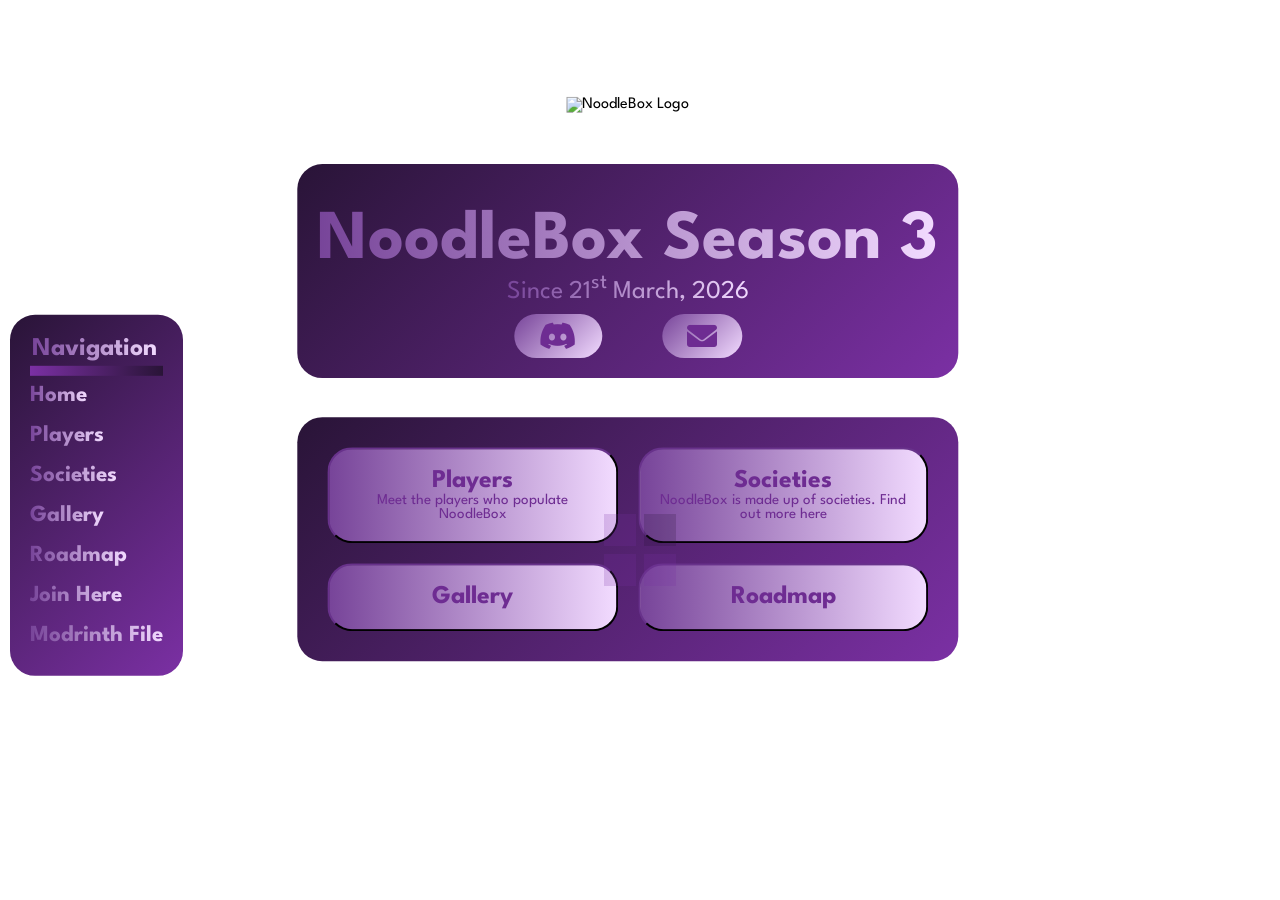
==== index.html @ 53059c58 "initial commit" ====
<!doctype html>
<html lang="en">
  <head>
    <meta charset="UTF-8" />
    <meta
      name="keywords"
      content="Minecraft, Server, Homepage, NoodleBox, Season 3, NBS3"
    />
    <meta name="author" content="ShortBoiAidz, Aiden Thorpe" />
    <meta name="viewport" content="width=device-width, initial-scale=1" />
    <meta
      name="copyright"
      content="Copyright 2026 Aiden Thorpe. All rights reserved."
    />

    <title>NBS3 | Homepage</title>

    <link rel="icon" type="image/x-icon" href="images/nbs3_logo.png" />

    <link rel="preconnect" href="https://fonts.googleapis.com" />
    <link rel="preconnect" href="https://fonts.gstatic.com" crossorigin />
    <link
      href="https://fonts.googleapis.com/css2?family=League+Spartan:wght@100..900&display=swap"
      rel="stylesheet"
    />

    <link
      rel="stylesheet"
      href="https://cdnjs.cloudflare.com/ajax/libs/font-awesome/6.0.0/css/all.min.css"
      integrity="sha512-9usAa10IRO0HhonpyAIVpjrylPvoDwiPUiKdWk5t3PyolY1cOd4DSE0Ga+ri4AuTroPR5aQvXU9xC6qOPnzFeg=="
      crossorigin="anonymous"
      referrerpolicy="no-referrer"
    />
    <link
      rel="stylesheet"
      href="https://cdnjs.cloudflare.com/ajax/libs/font-awesome/4.7.0/css/font-awesome.min.css"
    />

    <link rel="stylesheet" href="styles/base.css" />
    <link rel="stylesheet" href="styles/layout.css" />
    <link rel="stylesheet" href="styles/components.css" />
    <link rel="stylesheet" href="styles/animations.css" />
    <link rel="stylesheet" href="styles/responsive.css" />
    <link rel="stylesheet" href="styles/other.css" />

    <script src="https://cdnjs.cloudflare.com/ajax/libs/jquery/3.5.1/jquery.min.js"></script>
    <script src="scripts/loader.js"></script>
  </head>

  <body>
    <div class="content">
      <!-- Loading Screen -->
      <div class="loading-screen">
        <div class="loading">
          <span></span>
          <span></span>
          <span></span>
          <span></span>
        </div>
      </div>

      <aside>
        <div class="mainCardParent">
          <div class="navCard">
            <nav aria-label="Main Navigation">
              <h3 class="navHeader gradient-text">Navigation</h3>
              <br />
              <div class="navDivider gradient-text"></div>
              <br />
              <a href="index.html"
                ><h4 class="gradient-text active">Home</h4></a
              >
              <br />
              <a href="players.html"
                ><h4 class="gradient-text">Players</h4></a
              >
              <br />
              <a href="societies.html"
                ><h4 class="gradient-text">Societies</h4></a
              >
              <br />
              <a href="gallery.html"
                ><h4 class="gradient-text">Gallery</h4></a
              >
              <br />
              <a href="roadmap.html"
                ><h4 class="gradient-text">Roadmap</h4></a
              >
              <br />
              <a href="https://discord.gg/WKGu4864M5"
                ><h4 class="gradient-text">Join Here</h4></a
              >
              <br />
              <a href="NoodleBox 1.0.1.mrpack" download
                ><h4 class="gradient-text">Modrinth File</h4></a
              >
            </nav>
          </div>
        </div>
      </aside>

      <main>
        <img
          src="/noodlebox/images/nbs3_logo.png"
          alt="NoodleBox Logo"
          class="logo"
        />
        <div class="mainCardParent">
          <div class="mainCard">
            <h1 class="gradient-text">NoodleBox Season 3</h1>

            <br />

            <sub class="gradient-text"
              >Since 21<sup>st</sup> March, 2026</sub
            >

            <br />

            <div class="buttonCardParent">
              <a href="https://discord.gg/WKGu4864M5">
                <div class="buttonCard">
                  <i
                    class="fa-brands fa-discord"
                    style="cursor: pointer"
                  ></i>
                </div>
              </a>

              <div class="buttonCard">
                <i
                  class="fa-solid fa-envelope"
                  onclick="emailClick()"
                  style="cursor: pointer"
                ></i>
              </div>
            </div>
          </div>
        </div>

          <br />

            <div class="mainCardH2Parent">
              <div class="mainCardH2">
                <button onclick="location.href = 'players.html'">
                  <h2>Players</h2>
                  <p>Meet the players who populate NoodleBox</p>
                </button>

                <button onclick="location.href = 'societies.html'">
                  <h2>Societies</h2>
                  <p>NoodleBox is made up of societies. Find out more here</p>
                </button>
              </div>

              <div class="mainCardH2">
                <button onclick="location.href = 'gallery.html'">
                  <h2>Gallery</h2>
                </button>

                <button onclick="location.href = 'roadmap.html'">
                  <h2>Roadmap</h2>
                </button>
              </div>
            </div>
          </div>
        </div>
      </main>
    </div>
  </body>
</html>
---- styles/base.css ----
/* Colors */
:root {
  --textColour: #6e2c92;
  --darkGradPrim: #291437;
  --darkGradSec: #7b30a4;
  --lightGradPrim: #774499;
  --lightGradSec: #f2dbff;
}

* {
  margin: 0;
  padding: 0;
  box-sizing: border-box;
}

/* Reset + Base */
html,
body {
  margin: 0;
  padding: 0;
  min-height: 100vh;
}

body {
  background-image: url("/noodlebox/images/background.png");
  background-size: cover;
  display: flex;
  flex-direction: column;
  font-family:
    League Spartan,
    Comic Sans MS;
  overflow-x: hidden;
}

/* Base Components */
button, aside {
  border-radius: 25px;
  -webkit-border-radius: 25px;
  -moz-border-radius: 25px;
  -ms-border-radius: 25px;
  -o-border-radius: 25px;
  margin: 10px;
}

button {
  background: linear-gradient(90deg, var(--lightGradPrim), var(--lightGradSec));
  width: 100%;
  height: auto;
  padding: clamp(5px, 2vw, 20px);
  cursor: pointer;
  border-style: outset;
  border-color: var(--darkGradPrim);
}

/* Typography */
h1, sub {
  text-align: center;
}

h3, sub {
  font-size: clamp(20px, 2vw, 30px);
}

h1 {
  font-size: clamp(40px, 6vw, 70px);
  margin-bottom: 0;
  margin-top: 45px;
}

sub {
  margin: 0;
}

h2 {
  font-size: clamp(23px, 2vw, 30px);
}

h3 {
  margin: 2px;
}

h4 {
  font-size: clamp(17px, 2vw, 23px);
  line-height: clamp(40px, 2vw, 70px);
}

h4, h5 {
  margin: auto;
}

h5 {
  font-size: clamp(12px, 5vw, 20px);
  line-height: clamp(30px, 4vw, 40px);
}

h1,
h2,
h3,
h4,
sub {
  z-index: 1000;
}

a {
  text-decoration: none;
  font-size: 0;
}

i {
  margin-right: 5px;
  margin-left: 5px;
  font-size: clamp(30px, 2vw, 45px);
}

p,
h2,
i {
  color: var(--textColour);
  font-family: league spartan;
}

p {
  font-size: clamp(12.5px, 2vw, 15px);
}

strong {
  font-weight: bold;
}

li {
  justify-content: center;
  align-items: center;
}
---- styles/layout.css ----
main {
  flex: 1;
  transform: translateX(-10%);
  -webkit-transform: translateX(-10%);
  -moz-transform: translateX(-10%);
  -ms-transform: translateX(-10%);
  -o-transform: translateX(-10%);
  display: flex;
  justify-content: center;
}

.container {
  width: 80%;
  margin: auto;
}

.center {
  text-align: center;
  justify-content: center;
  justify-items: center;
}

.content {
  padding-top: 100px;
}

.right {
  float: right;
  transform: translate(5%, -50%);
  -webkit-transform: translate(5%, -50%);
  -moz-transform: translate(5%, -50%);
  -ms-transform: translate(5%, -50%);
  -o-transform: translate(5%, -50%);
}

aside {
  float: left;
  transform: translateY(25%);
  -webkit-transform: translateY(25%);
  -moz-transform: translateY(25%);
  -ms-transform: translateY(25%);
  -o-transform: translateY(25%);
}
---- styles/components.css ----
/* Text */
.gradient-text {
  background: linear-gradient(90deg, var(--lightGradPrim), var(--lightGradSec));

  -webkit-background-clip: text;
  background-clip: text;

  color: transparent;

  display: inline-block;
}

.subheader {
  margin-top: 45px;
}

.active {
  text-decoration: underline;
  font-weight: bold;
}

.logo,
.mainCardH2Parent {
  position: absolute;
}

/* Cards */
.mainCardParent {
  font-size: 0;
  anchor-name: --mainCardParent;
  margin-bottom: 25px;
  transform: translateY(30%);
  -webkit-transform: translateY(30%);
  -moz-transform: translateY(30%);
  -ms-transform: translateY(30%);
  -o-transform: translateY(30%);
}

.navCard,
.mainCardH2Parent {
  padding: clamp(10px, 2vw, 20px);
  background: linear-gradient(135deg, var(--darkGradPrim), var(--darkGradSec));
}
.navCard,
.mainCardH2Parent,
.greyBackdrop,
.mainCard,
.navCard {
  border-radius: 25px;
  -webkit-border-radius: 25px;
  -moz-border-radius: 25px;
  -ms-border-radius: 25px;
  -o-border-radius: 25px;
}

.buttonCardParent {
  display: inline-flex;
  margin-top: 10px;
  flex-direction: row;
}
.buttonCard {
  background: linear-gradient(
    135deg,
    var(--lightGradPrim),
    var(--lightGradSec)
  );
  border-radius: 50px;
  -webkit-border-radius: 50px;
  -moz-border-radius: 50px;
  -ms-border-radius: 50px;
  -o-border-radius: 50px;
  width: fit-content;
  padding-top: clamp(5px, 2vw, 7px);
  padding-bottom: clamp(5px, 2vw, 7px);
  padding-left: clamp(20px, 2vw, 20px);
  padding-right: clamp(20px, 2vw, 20px);
  align-self: center;
  margin-left: 30px;
  margin-right: 30px;
  margin-top: 0;
  display: flex;
  flex-direction: row;
}

.navCard,
.mainCard,
.greyBackdropParent,
.mainCardParent {
  display: flex;
  flex-direction: column;
}

.mainCard,
.navCard {
  align-items: center;
}
.mainCard {
  padding: clamp(10px, 4vw, 20px);
  padding-top: 0;
  background: linear-gradient(135deg, var(--darkGradPrim), var(--darkGradSec));
}

.navDivider {
  background: linear-gradient(-90deg, var(--darkGradPrim), var(--darkGradSec));
  width: 100%;
  height: 10px;
  margin-top: 3px;
}

.mainCardH2 {
  display: flex;
  flex-direction: row;
}
.mainCardH2Parent {
  position-anchor: --mainCardParent;
  width: anchor-size(width);
  transform: translateY(130%);
  -webkit-transform: translateY(130%);
  -moz-transform: translateY(130%);
  -ms-transform: translateY(130%);
  -o-transform: translateY(130%);
}

/* Images */
.logo {
  max-width: clamp(150px, 2vw, 200px);
  z-index: 10000;
  transform: translateY(-20%);
  -webkit-transform: translateY(-20%);
  -moz-transform: translateY(-20%);
  -ms-transform: translateY(-20%);
  -o-transform: translateY(-20%);
}

#originsLogo {
  max-width: clamp(100px, 2vw, 150px);
  z-index: 10000;
  transform: translate(70%, 45%);
  -webkit-transform: translate(70%, 45%);
  -moz-transform: translate(70%, 45%);
  -ms-transform: translate(70%, 45%);
  -o-transform: translate(70%, 45%);
}
---- styles/animations.css ----
.loading-screen {
  position: fixed;
  width: 100%;
  height: 100%;

  /* background: linear-gradient(180deg, var(--darkGradPrim), var(--lightGradPrim)); */
  display: flex;
  align-items: center;
  justify-content: center;
  z-index: 100000;
}

.loading {
  width: 80px;
  display: flex;
  flex-wrap: wrap;
  animation: rotate 1s linear infinite;
}

.loading span {
  width: 32px;
  height: 32px;
  margin: 4px;
  animation: scale 1.5s linear infinite;
}

/* Individual blocks */
.loading span:nth-child(1) {
  background: var(--darkGradSec);
  transform-origin: bottom right;
}
.loading span:nth-child(2) {
  background: var(--darkGradPrim);
  transform-origin: bottom left;
}
.loading span:nth-child(3) {
  background: var(--darkGradSec);
  transform-origin: top right;
}
.loading span:nth-child(4) {
  background: var(--darkGradSec);
  transform-origin: top left;
}

/* Animations */
@keyframes rotate {
  to {
    transform: rotate(360deg);
  }
}

@keyframes scale {
  50% {
    transform: scale(1.2);
  }
}
---- styles/responsive.css ----
@media screen and (max-width: 600px) {
  .container {
    width: 100%;
    padding: 0 10px;
  }

  h1 {
    font-size: 42px;
  }

  h3 {
    font-size: 22px;
  }
}

@media (min-width: 600px) {
  .border-box-button {
    flex: 0 0 calc(50% - 40px);
  }
}
---- styles/other.css ----
@font-face {
  font-family: "Minecraft";
  src:
    url("fonts/MinecraftRegular-Bmg3.woff") format("woff"),
    url("fonts/MinecraftRegular-Bmg3.woff2") format("woff2");
  font-weight: normal;
  font-style: normal;
}
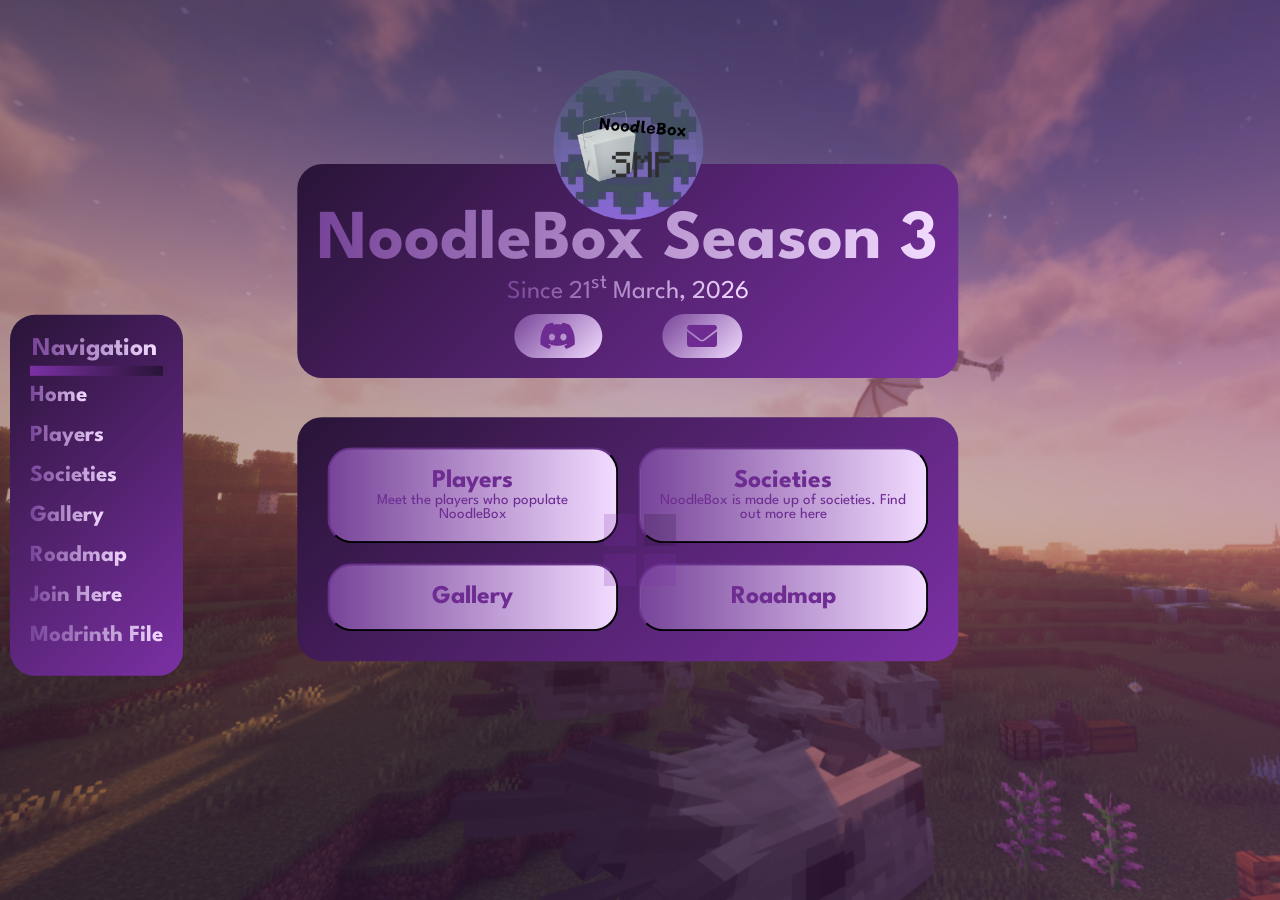
==== commit 261580f9: "trying to fix images v1" ====
--- a/index.html
+++ b/index.html
@@ -15,7 +15,7 @@
 
     <title>NBS3 | Homepage</title>
 
-    <link rel="icon" type="image/x-icon" href="images/nbs3_logo.png" />
+    <link rel="icon" type="image/x-icon" href="/images/nbs3_logo.png" />
 
     <link rel="preconnect" href="https://fonts.googleapis.com" />
     <link rel="preconnect" href="https://fonts.gstatic.com" crossorigin />
@@ -101,7 +101,7 @@
 
       <main>
         <img
-          src="/noodlebox/images/nbs3_logo.png"
+          src="/images/nbs3_logo.png"
           alt="NoodleBox Logo"
           class="logo"
         />
--- a/styles/base.css
+++ b/styles/base.css
@@ -22,7 +22,7 @@
 }
 
 body {
-  background-image: url("/noodlebox/images/background.png");
+  background-image: url("/images/background.png");
   background-size: cover;
   display: flex;
   flex-direction: column;
